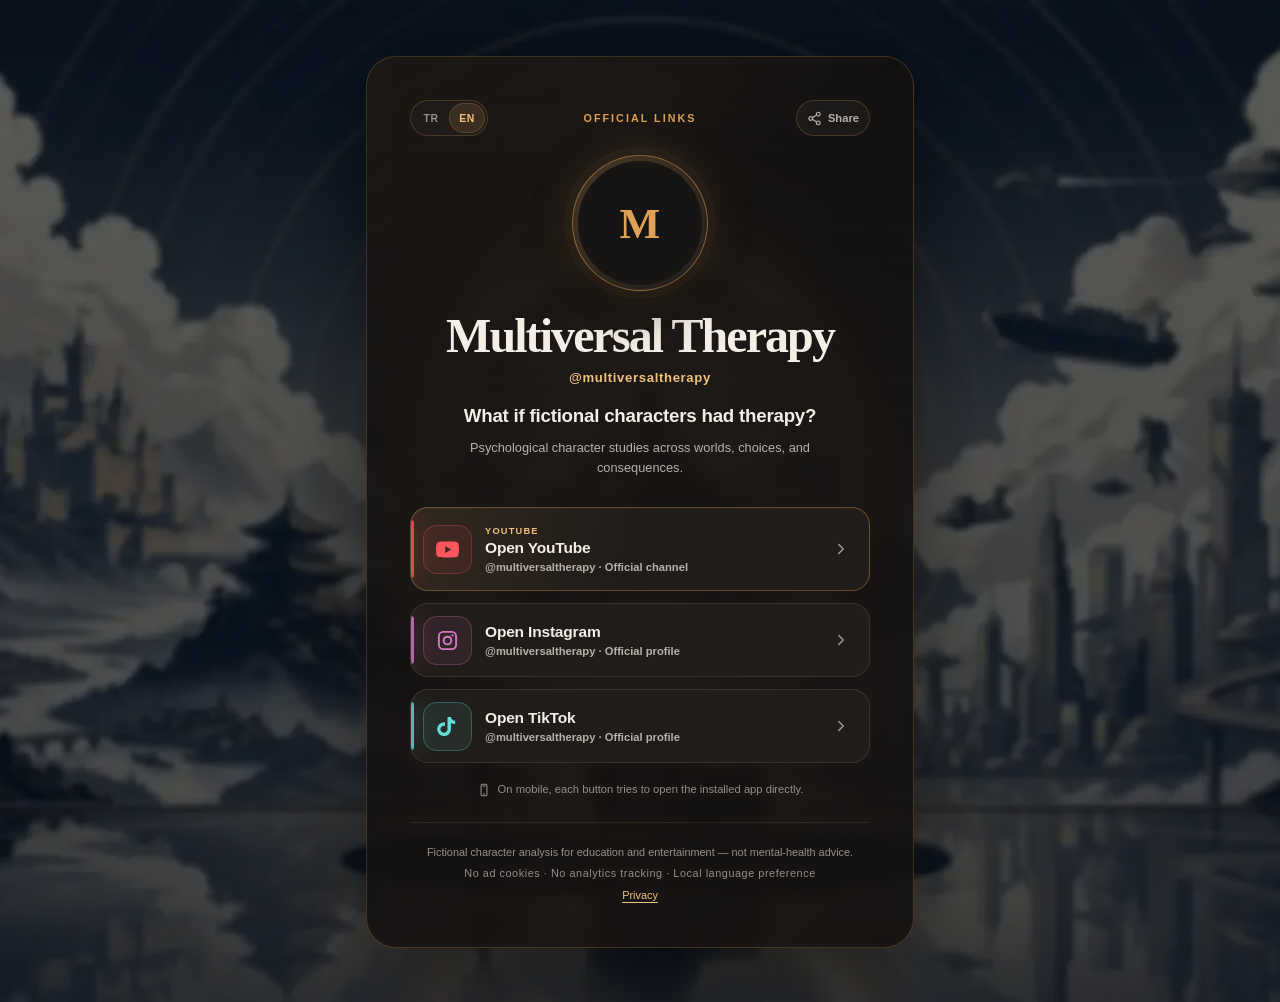
==== index.html @ 73a5161a "Remove unused backend hooks from Link Bio" ====
<!doctype html>
<html lang="en">
<head>
  <meta charset="utf-8">
  <meta name="viewport" content="width=device-width, initial-scale=1, viewport-fit=cover">
  <meta name="theme-color" content="#100f0e">
  <meta name="color-scheme" content="dark">
  <meta name="referrer" content="no-referrer">
  <meta name="description" content="Official Multiversal Therapy links. Psychological character studies across worlds, choices, and consequences.">
  <meta http-equiv="Content-Security-Policy" content="default-src 'none'; img-src 'self'; style-src 'self'; script-src 'self' 'sha256-42y9vQV/fBFrQ5jkLfIDOesYEFjEsv1xZBPas+cta/w='; script-src-attr 'none'; style-src-attr 'none'; connect-src 'none'; font-src 'none'; media-src 'none'; object-src 'none'; frame-src 'none'; worker-src 'none'; base-uri 'none'; form-action 'none'; upgrade-insecure-requests">

  <meta property="og:type" content="website">
  <meta property="og:site_name" content="Multiversal Therapy">
  <meta property="og:title" content="Multiversal Therapy | Official Links">
  <meta property="og:description" content="What if fictional characters had therapy?">
  <meta property="og:url" content="https://multiversaltherapy.github.io/">
  <meta property="og:image" content="https://multiversaltherapy.github.io/assets/og-card-v1.jpg">
  <meta property="og:image:type" content="image/jpeg">
  <meta property="og:image:width" content="1200">
  <meta property="og:image:height" content="630">
  <meta property="og:image:alt" content="Multiversal Therapy multiverse therapy artwork">

  <meta name="twitter:card" content="summary_large_image">
  <meta name="twitter:title" content="Multiversal Therapy | Official Links">
  <meta name="twitter:description" content="What if fictional characters had therapy?">
  <meta name="twitter:image" content="https://multiversaltherapy.github.io/assets/og-card-v1.jpg">

  <link rel="canonical" href="https://multiversaltherapy.github.io/">
  <link rel="icon" href="assets/favicon.svg" type="image/svg+xml">
  <link rel="apple-touch-icon" href="assets/apple-touch-icon.png">
  <link rel="preload" as="image" href="assets/profile-v3-256.jpg" imagesizes="136px">
  <link rel="stylesheet" href="assets/link-bio-v3.css">
  <title>Multiversal Therapy | Official Links</title>
  <script src="assets/link-bio-v3.js" defer></script>
</head>
<body>
  <main class="page-shell">
    <article class="profile-card reveal" aria-labelledby="profile-title">
      <div class="card-toolbar">
        <div class="language-switch" role="group" aria-label="Language / Dil">
          <button class="language-button" type="button" data-language="tr" aria-pressed="false">TR</button>
          <button class="language-button" type="button" data-language="en" aria-pressed="true">EN</button>
        </div>
        <p class="eyebrow">Official links</p>
        <button class="share-button" id="share-button" type="button" aria-label="Share Multiversal Therapy" aria-describedby="share-status">
          <svg viewBox="0 0 24 24" aria-hidden="true"><circle cx="18" cy="5" r="3"/><circle cx="6" cy="12" r="3"/><circle cx="18" cy="19" r="3"/><path d="m8.7 10.7 6.6-4.2M8.7 13.3l6.6 4.2"/></svg><span class="share-label">Share</span>
        </button>
      </div>
      <header class="identity">
        <div class="avatar-shell"><span class="avatar-fallback" aria-hidden="true">M</span><img class="avatar" src="assets/profile-v3-256.jpg" sizes="136px" width="256" height="256" alt="A therapist speaking with a fictional armored character" decoding="async" fetchpriority="high"></div>
        <h1 id="profile-title">Multiversal Therapy</h1>
        <p class="handle">@multiversaltherapy</p>
        <p class="tagline">What if fictional characters had therapy?</p>
        <p class="subline">Psychological character studies across worlds, choices, and consequences.</p>
      </header>
      <nav class="links" aria-label="Official Multiversal Therapy profiles">
        <a class="social-link youtube primary reveal" id="youtube-link" data-platform="youtube" href="https://www.youtube.com/@multiversaltherapy" rel="me external" aria-label="Watch Multiversal Therapy on YouTube" aria-describedby="mobile-note"><span class="platform-icon" aria-hidden="true"><svg viewBox="0 0 24 24"><path d="M23.5 6.2a3 3 0 0 0-2.1-2.1C19.5 3.6 12 3.6 12 3.6s-7.5 0-9.4.5A3 3 0 0 0 .5 6.2 31 31 0 0 0 0 12a31 31 0 0 0 .5 5.8 3 3 0 0 0 2.1 2.1c1.9.5 9.4.5 9.4.5s7.5 0 9.4-.5a3 3 0 0 0 2.1-2.1A31 31 0 0 0 24 12a31 31 0 0 0-.5-5.8ZM9.6 15.6V8.4l6.3 3.6-6.3 3.6Z"/></svg></span><span class="link-copy"><span class="link-kicker">YouTube</span><span class="link-title">Open YouTube</span><span class="link-detail">@multiversaltherapy · Official channel</span></span><span class="arrow" aria-hidden="true"><svg viewBox="0 0 24 24"><path d="m9 18 6-6-6-6"/></svg></span></a>
        <a class="social-link instagram reveal" data-platform="instagram" href="https://www.instagram.com/multiversaltherapy/" rel="me external" aria-label="Follow Multiversal Therapy on Instagram" aria-describedby="mobile-note"><span class="platform-icon" aria-hidden="true"><svg viewBox="0 0 24 24"><path d="M7.7 2h8.6A5.7 5.7 0 0 1 22 7.7v8.6a5.7 5.7 0 0 1-5.7 5.7H7.7A5.7 5.7 0 0 1 2 16.3V7.7A5.7 5.7 0 0 1 7.7 2Zm-.2 2A3.5 3.5 0 0 0 4 7.5v9A3.5 3.5 0 0 0 7.5 20h9a3.5 3.5 0 0 0 3.5-3.5v-9A3.5 3.5 0 0 0 16.5 4h-9Zm9.8 1.5a1.2 1.2 0 1 1 0 2.4 1.2 1.2 0 0 1 0-2.4ZM12 7a5 5 0 1 1 0 10 5 5 0 0 1 0-10Zm0 2a3 3 0 1 0 0 6 3 3 0 0 0 0-6Z"/></svg></span><span class="link-copy"><span class="link-title">Open Instagram</span><span class="link-detail">@multiversaltherapy · Official profile</span></span><span class="arrow" aria-hidden="true"><svg viewBox="0 0 24 24"><path d="m9 18 6-6-6-6"/></svg></span></a>
        <a class="social-link tiktok reveal" data-platform="tiktok" href="https://www.tiktok.com/@multiversaltherapy" rel="me external" aria-label="Watch Multiversal Therapy on TikTok" aria-describedby="mobile-note"><span class="platform-icon" aria-hidden="true"><svg viewBox="0 0 24 24"><path d="M15.6 2c.3 2.3 1.7 3.7 4.4 3.9v3.5a8.6 8.6 0 0 1-4.4-1.1v6.5a7.2 7.2 0 1 1-6.2-7.1v3.6a3.7 3.7 0 1 0 2.6 3.5V2h3.6Z"/></svg></span><span class="link-copy"><span class="link-title">Open TikTok</span><span class="link-detail">@multiversaltherapy · Official profile</span></span><span class="arrow" aria-hidden="true"><svg viewBox="0 0 24 24"><path d="m9 18 6-6-6-6"/></svg></span></a>
      </nav>
      <p class="mobile-note" id="mobile-note"><svg viewBox="0 0 24 24" aria-hidden="true"><rect x="7" y="2" width="10" height="20" rx="2"/><path d="M10 5h4M11 19h2"/></svg><span id="mobile-note-text">On mobile, each button tries to open the installed app directly.</span></p>
      <p class="in-app-note" id="in-app-note" hidden>You’re viewing this page inside an in-app browser.</p>
      <section class="app-fallback" id="app-fallback" aria-live="polite" hidden><p class="fallback-title" id="fallback-title">The app did not open.</p><p class="fallback-copy" id="fallback-copy">The in-app browser may have blocked the handoff.</p><div class="fallback-actions"><a class="fallback-link primary" id="retry-app-link" href="/">Try App Again</a><a class="fallback-link" id="open-web-link" href="/" rel="external noreferrer">Continue on Web</a></div><p class="browser-help" id="external-browser-help" hidden>Open this page in your external browser, then try again.</p></section>
      <footer class="footer"><p id="footer-disclaimer">Fictional character analysis for education and entertainment — not mental-health advice.</p><p class="privacy-note" id="privacy-note">No ad cookies · No analytics tracking · Local language preference</p><p><a id="privacy-link" href="privacy.html">Privacy</a></p></footer>
      <p class="visually-hidden" id="share-status" role="status" aria-live="polite"></p>
    </article>
  </main>
  <script type="application/ld+json">{"@context":"https://schema.org","@type":"ProfilePage","name":"Multiversal Therapy | Official Links","url":"https://multiversaltherapy.github.io/","description":"What if fictional characters had therapy?","mainEntity":{"@type":"Organization","name":"Multiversal Therapy","alternateName":["Çokluevren Terapisi","@multiversaltherapy"],"description":"Psychological character studies across worlds, choices, and consequences.","image":"https://multiversaltherapy.github.io/assets/profile-v3-256.jpg","url":"https://multiversaltherapy.github.io/","sameAs":["https://www.youtube.com/@multiversaltherapy","https://www.instagram.com/multiversaltherapy/","https://www.tiktok.com/@multiversaltherapy"]}}</script>
</body>
</html>
---- assets/link-bio-v3.css ----
:root{color-scheme:dark;font-family:Inter,ui-sans-serif,-apple-system,BlinkMacSystemFont,"Segoe UI",sans-serif;--ink:#100f0e;--surface:rgba(27,24,22,.93);--surface-raised:rgba(34,30,27,.96);--gold:#dfa057;--gold-light:#f0c17f;--cream:#f4eee6;--muted:#b8b2aa;--quiet:#969089;--line:rgba(223,160,87,.22);--line-strong:rgba(223,160,87,.5);--shadow:0 30px 90px rgba(0,0,0,.52)}*{box-sizing:border-box}html{min-width:320px;background:var(--ink);scroll-behavior:smooth}body{margin:0;min-height:100vh;min-height:100svh;overflow-x:hidden;background:linear-gradient(rgba(8,17,29,.30),rgba(8,17,29,.48)),url("background-v2.webp") center center/cover no-repeat,var(--ink);color:var(--cream);-webkit-font-smoothing:antialiased;text-rendering:optimizeLegibility}body:before,body:after{position:fixed;z-index:-1;border-radius:50%;content:"";pointer-events:none;opacity:.28}body:before{top:-22rem;left:50%;width:46rem;height:46rem;border:1px solid rgba(223,160,87,.12);box-shadow:0 0 0 4.2rem rgba(223,160,87,.025),0 0 0 9.3rem rgba(223,160,87,.014),0 0 120px rgba(223,160,87,.08);transform:translateX(-50%)}body:after{right:-9rem;bottom:-12rem;width:27rem;height:27rem;border:1px solid rgba(94,118,116,.12);box-shadow:0 0 80px rgba(94,118,116,.05)}button,a{font:inherit;touch-action:manipulation}.page-shell{display:grid;min-height:100vh;min-height:100svh;place-items:center;padding:max(30px,env(safe-area-inset-top)) max(16px,env(safe-area-inset-right)) max(28px,env(safe-area-inset-bottom)) max(16px,env(safe-area-inset-left))}.profile-card{position:relative;width:min(100%,548px);padding:clamp(26px,6vw,43px);overflow:hidden;border:1px solid var(--line);border-radius:30px;background:linear-gradient(145deg,rgba(223,160,87,.045),transparent 30%),rgba(20,18,17,.90);box-shadow:var(--shadow);isolation:isolate;-webkit-backdrop-filter:blur(6px);backdrop-filter:blur(6px)}.profile-card:before{position:absolute;z-index:-1;inset:0;border-radius:inherit;background:repeating-linear-gradient(0deg,transparent 0 37px,rgba(244,238,230,.015) 38px),linear-gradient(90deg,transparent,rgba(223,160,87,.018) 50%,transparent);content:"";pointer-events:none}.card-toolbar{display:grid;grid-template-columns:1fr auto 1fr;align-items:center;min-height:36px;margin-bottom:19px}.language-switch{grid-column:1;justify-self:start;display:inline-flex;padding:2px;border:1px solid var(--line);border-radius:999px;background:rgba(244,238,230,.025)}.language-button{min-width:36px;min-height:30px;padding:5px 8px;border:0;border-radius:999px;background:transparent;color:var(--quiet);cursor:pointer;font-size:.65rem;font-weight:850;letter-spacing:.06em;-webkit-tap-highlight-color:transparent}.language-button[aria-pressed="true"]{background:rgba(223,160,87,.14);color:var(--gold-light);box-shadow:inset 0 0 0 1px rgba(223,160,87,.22)}.language-button:focus-visible,.share-button:focus-visible{outline:3px solid var(--gold-light);outline-offset:3px}.eyebrow{grid-column:2;margin:0;color:var(--gold);font-size:.67rem;font-weight:800;letter-spacing:.19em;text-align:center;text-transform:uppercase}.share-button{grid-column:3;justify-self:end;display:inline-flex;align-items:center;gap:6px;min-width:44px;min-height:36px;padding:7px 10px;border:1px solid var(--line);border-radius:999px;background:rgba(244,238,230,.035);color:var(--muted);cursor:pointer;transition:border-color .18s ease,color .18s ease,background .18s ease;-webkit-tap-highlight-color:transparent}.share-button:hover{border-color:var(--line-strong);background:rgba(223,160,87,.075);color:var(--cream)}.share-button svg{width:15px;height:15px;fill:none;stroke:currentColor;stroke-linecap:round;stroke-linejoin:round;stroke-width:1.9}.share-label{font-size:.7rem;font-weight:750}.identity{text-align:center}.avatar-shell{position:relative;width:136px;height:136px;margin:0 auto 21px;padding:5px;border:1px solid var(--line-strong);border-radius:50%;background:linear-gradient(145deg,rgba(223,160,87,.24),rgba(62,64,83,.13));box-shadow:0 0 0 8px rgba(223,160,87,.035),0 0 48px rgba(223,160,87,.15),0 20px 45px rgba(0,0,0,.46)}.avatar-fallback,.avatar{position:absolute;inset:5px;width:calc(100% - 10px);height:calc(100% - 10px);border-radius:50%}.avatar-fallback{display:grid;place-items:center;background:#171513;color:var(--gold);font-family:ui-serif,"Iowan Old Style","Palatino Linotype",Georgia,serif;font-size:2.7rem;font-weight:700}.avatar{display:block;object-fit:cover;object-position:center}h1{margin:0;font-family:ui-serif,"Iowan Old Style","Palatino Linotype",Georgia,serif;font-size:clamp(2.1rem,8vw,3rem);font-weight:650;letter-spacing:-.04em;line-height:.98}.handle{margin:11px 0 0;color:var(--gold-light);font-size:.82rem;font-weight:760;letter-spacing:.05em}.tagline{max-width:390px;margin:17px auto 0;color:var(--cream);font-size:clamp(1.02rem,3.8vw,1.17rem);font-weight:620;letter-spacing:-.012em;line-height:1.48}.subline{max-width:410px;margin:8px auto 0;color:var(--muted);font-size:.8rem;line-height:1.55}.links{display:grid;gap:12px;margin-top:30px}.social-link{--platform:var(--gold);position:relative;display:grid;grid-template-columns:49px minmax(0,1fr) 25px;gap:13px;align-items:center;min-height:74px;padding:11px 16px 11px 12px;overflow:hidden;border:1px solid rgba(244,238,230,.1);border-radius:18px;background:var(--surface-raised);color:var(--cream);text-decoration:none;transition:border-color .18s ease,box-shadow .18s ease,transform .18s ease;-webkit-tap-highlight-color:transparent}.social-link:before{position:absolute;top:12px;bottom:12px;left:0;width:3px;border-radius:0 3px 3px 0;background:var(--platform);box-shadow:0 0 22px var(--platform);content:"";opacity:.82}.social-link:hover{border-color:color-mix(in srgb,var(--platform) 44%,transparent);box-shadow:0 13px 34px rgba(0,0,0,.27);transform:translateY(-2px)}.social-link:active{transform:translateY(0) scale(.99)}.social-link:focus-visible{outline:3px solid color-mix(in srgb,var(--platform) 68%,white);outline-offset:3px}.social-link.primary{min-height:84px;border-color:rgba(223,160,87,.34);background:linear-gradient(100deg,rgba(223,160,87,.095),transparent 46%),var(--surface-raised);box-shadow:inset 0 1px 0 rgba(244,238,230,.04)}.youtube{--platform:#ff555c}.instagram{--platform:#d679c5}.tiktok{--platform:#62ddd8}.platform-icon{display:grid;width:49px;height:49px;place-items:center;border:1px solid color-mix(in srgb,var(--platform) 27%,transparent);border-radius:14px;background:color-mix(in srgb,var(--platform) 9%,transparent);color:var(--platform)}.platform-icon svg{width:23px;height:23px;fill:currentColor}.link-copy{min-width:0}.link-kicker,.link-title,.link-detail{display:block;overflow:hidden;text-overflow:ellipsis;white-space:nowrap}.link-kicker{margin-bottom:3px;color:var(--gold-light);font-size:.58rem;font-weight:850;letter-spacing:.13em;text-transform:uppercase}.link-title{font-size:.97rem;font-weight:820;letter-spacing:-.012em}.link-detail{margin-top:4px;color:var(--muted);font-size:.7rem;font-weight:560}.arrow{display:grid;width:25px;height:25px;place-items:center;color:rgba(244,238,230,.62);transition:color .18s ease,transform .18s ease}.arrow svg{width:18px;height:18px;fill:none;stroke:currentColor;stroke-linecap:round;stroke-linejoin:round;stroke-width:1.8}.social-link:hover .arrow{color:var(--cream);transform:translateX(2px)}.mobile-note{display:flex;align-items:center;justify-content:center;gap:7px;margin:18px 0 0;color:var(--quiet);font-size:.7rem;line-height:1.45;text-align:center}.mobile-note svg{width:14px;height:14px;flex:0 0 auto;fill:none;stroke:currentColor;stroke-linecap:round;stroke-linejoin:round;stroke-width:1.8}.in-app-note{margin:12px 0 0;padding:10px 12px;border:1px solid rgba(223,160,87,.2);border-radius:12px;background:rgba(223,160,87,.055);color:var(--muted);font-size:.7rem;line-height:1.5;text-align:center}.in-app-note[hidden],.app-fallback[hidden]{display:none}.app-fallback{margin-top:16px;padding:16px;border:1px solid rgba(223,160,87,.32);border-radius:16px;background:rgba(16,15,14,.72);box-shadow:inset 0 1px 0 rgba(244,238,230,.035);text-align:left}.fallback-title{margin:0;color:var(--cream);font-size:.86rem;font-weight:820}.fallback-copy,.browser-help{margin:7px 0 0;color:var(--muted);font-size:.7rem;line-height:1.55}.fallback-actions{display:grid;grid-template-columns:repeat(2,minmax(0,1fr));gap:9px;margin-top:13px}.fallback-link{display:inline-flex;min-height:44px;align-items:center;justify-content:center;padding:10px 12px;border:1px solid var(--line);border-radius:12px;background:rgba(244,238,230,.035);color:var(--cream);font-size:.72rem;font-weight:800;text-align:center;text-decoration:none}.fallback-link.primary{border-color:var(--line-strong);background:rgba(223,160,87,.11)}.fallback-link:hover{border-color:var(--gold-light);background:rgba(223,160,87,.14)}.fallback-link:focus-visible{outline:3px solid var(--gold-light);outline-offset:3px}.browser-help{color:var(--gold-light)}.footer{padding-top:21px;margin-top:24px;border-top:1px solid rgba(223,160,87,.12);color:var(--quiet);font-size:.68rem;line-height:1.55;text-align:center}.footer p{margin:0}.footer p+p{margin-top:5px}.privacy-note{letter-spacing:.05em}.footer a{color:var(--gold-light);text-underline-offset:3px}.visually-hidden{position:absolute!important;width:1px!important;height:1px!important;padding:0!important;overflow:hidden!important;clip:rect(0,0,0,0)!important;white-space:nowrap!important;border:0!important}.copy-helper{position:fixed;inset:0;width:1px;height:1px;opacity:0;pointer-events:none}.reveal{animation:rise-in .62s cubic-bezier(.2,.75,.25,1) both}.links .social-link:nth-child(1){animation-delay:.09s}.links .social-link:nth-child(2){animation-delay:.15s}.links .social-link:nth-child(3){animation-delay:.21s}@keyframes rise-in{from{opacity:0;transform:translateY(13px)}to{opacity:1;transform:translateY(0)}}@media(max-width:480px){body:before{top:-18rem;width:38rem;height:38rem;box-shadow:0 0 0 4rem rgba(223,160,87,.022),0 0 54px rgba(223,160,87,.06)}body:after{display:none}.page-shell{padding-right:11px;padding-left:11px}.profile-card{padding:24px 17px 22px;border-radius:25px;box-shadow:0 22px 55px rgba(0,0,0,.42);-webkit-backdrop-filter:blur(4px);backdrop-filter:blur(4px)}.card-toolbar{margin-bottom:17px}.language-button{min-width:32px;min-height:29px;padding:4px 6px;font-size:.61rem}.share-label{display:none}.share-button{width:38px;min-width:38px;padding:6px;justify-content:center}.avatar-shell{width:124px;height:124px}.social-link{grid-template-columns:45px minmax(0,1fr) 21px;gap:11px;min-height:70px;padding-right:13px;border-radius:16px}.social-link.primary{min-height:80px}.platform-icon{width:45px;height:45px;border-radius:13px}.link-title{font-size:.91rem}.fallback-actions{grid-template-columns:1fr}}@media(min-width:760px){.profile-card{margin:26px 0}}@media(pointer:coarse){body{background-attachment:scroll}.social-link:hover{transform:none}}@media(prefers-reduced-motion:reduce){html{scroll-behavior:auto}*,*:before,*:after{animation-duration:.01ms!important;animation-iteration-count:1!important;scroll-behavior:auto!important;transition-duration:.01ms!important}}@media(prefers-contrast:more){:root{--muted:#d7d2cb;--quiet:#c4beb6;--line:rgba(240,193,127,.55)}.social-link{border-color:rgba(244,238,230,.42)}}@supports not (color:color-mix(in srgb,white,black)){.social-link:hover,.social-link:focus-visible{border-color:var(--gold)}.platform-icon{border-color:rgba(244,238,230,.18);background:rgba(244,238,230,.05)}}
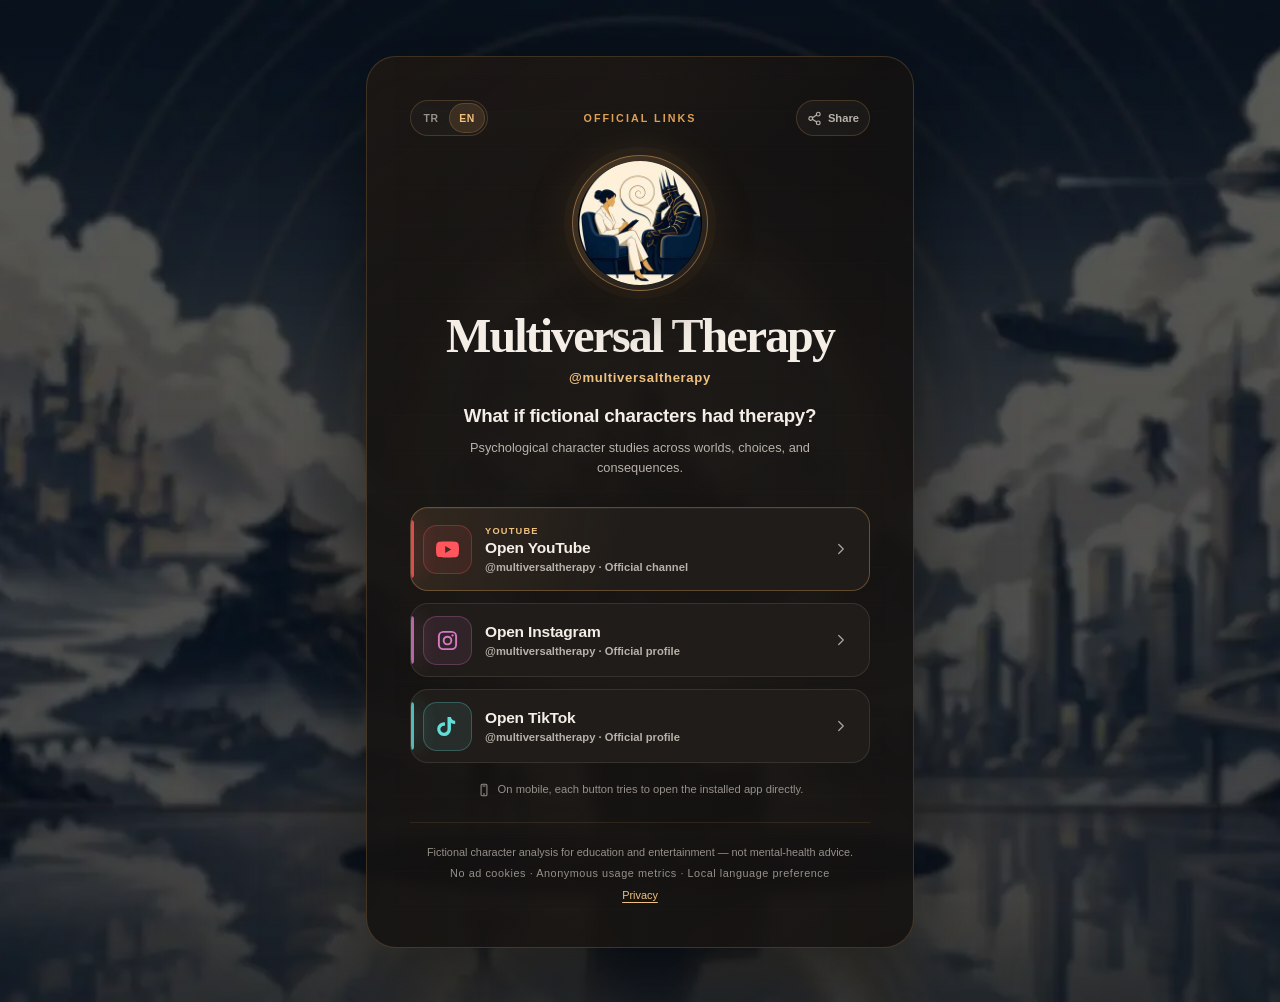
==== commit 5345d29f: "Enable aggregate analytics runtime" ====
--- a/index.html
+++ b/index.html
@@ -7,7 +7,7 @@
   <meta name="color-scheme" content="dark">
   <meta name="referrer" content="no-referrer">
   <meta name="description" content="Official Multiversal Therapy links. Psychological character studies across worlds, choices, and consequences.">
-  <meta http-equiv="Content-Security-Policy" content="default-src 'none'; img-src 'self'; style-src 'self'; script-src 'self' 'sha256-42y9vQV/fBFrQ5jkLfIDOesYEFjEsv1xZBPas+cta/w='; script-src-attr 'none'; style-src-attr 'none'; connect-src 'none'; font-src 'none'; media-src 'none'; object-src 'none'; frame-src 'none'; worker-src 'none'; base-uri 'none'; form-action 'none'; upgrade-insecure-requests">
+  <meta http-equiv="Content-Security-Policy" content="default-src 'none'; img-src 'self'; style-src 'self'; script-src 'self' 'sha256-42y9vQV/fBFrQ5jkLfIDOesYEFjEsv1xZBPas+cta/w='; script-src-attr 'none'; style-src-attr 'none'; connect-src https://counterapi.com; font-src 'none'; media-src 'none'; object-src 'none'; frame-src 'none'; worker-src 'none'; base-uri 'none'; form-action 'none'; upgrade-insecure-requests">
 
   <meta property="og:type" content="website">
   <meta property="og:site_name" content="Multiversal Therapy">
@@ -32,6 +32,7 @@
   <link rel="stylesheet" href="assets/link-bio-v3.css">
   <title>Multiversal Therapy | Official Links</title>
   <script src="assets/link-bio-v3.js" defer></script>
+  <script src="assets/analytics-v1.js" defer></script>
 </head>
 <body>
   <main class="page-shell">
@@ -61,7 +62,7 @@
       <p class="mobile-note" id="mobile-note"><svg viewBox="0 0 24 24" aria-hidden="true"><rect x="7" y="2" width="10" height="20" rx="2"/><path d="M10 5h4M11 19h2"/></svg><span id="mobile-note-text">On mobile, each button tries to open the installed app directly.</span></p>
       <p class="in-app-note" id="in-app-note" hidden>You’re viewing this page inside an in-app browser.</p>
       <section class="app-fallback" id="app-fallback" aria-live="polite" hidden><p class="fallback-title" id="fallback-title">The app did not open.</p><p class="fallback-copy" id="fallback-copy">The in-app browser may have blocked the handoff.</p><div class="fallback-actions"><a class="fallback-link primary" id="retry-app-link" href="/">Try App Again</a><a class="fallback-link" id="open-web-link" href="/" rel="external noreferrer">Continue on Web</a></div><p class="browser-help" id="external-browser-help" hidden>Open this page in your external browser, then try again.</p></section>
-      <footer class="footer"><p id="footer-disclaimer">Fictional character analysis for education and entertainment — not mental-health advice.</p><p class="privacy-note" id="privacy-note">No ad cookies · No analytics tracking · Local language preference</p><p><a id="privacy-link" href="privacy.html">Privacy</a></p></footer>
+      <footer class="footer"><p id="footer-disclaimer">Fictional character analysis for education and entertainment — not mental-health advice.</p><p class="privacy-note" id="privacy-note">No ad cookies · Anonymous usage metrics · Local language preference</p><p><a id="privacy-link" href="privacy.html">Privacy</a></p></footer>
       <p class="visually-hidden" id="share-status" role="status" aria-live="polite"></p>
     </article>
   </main>
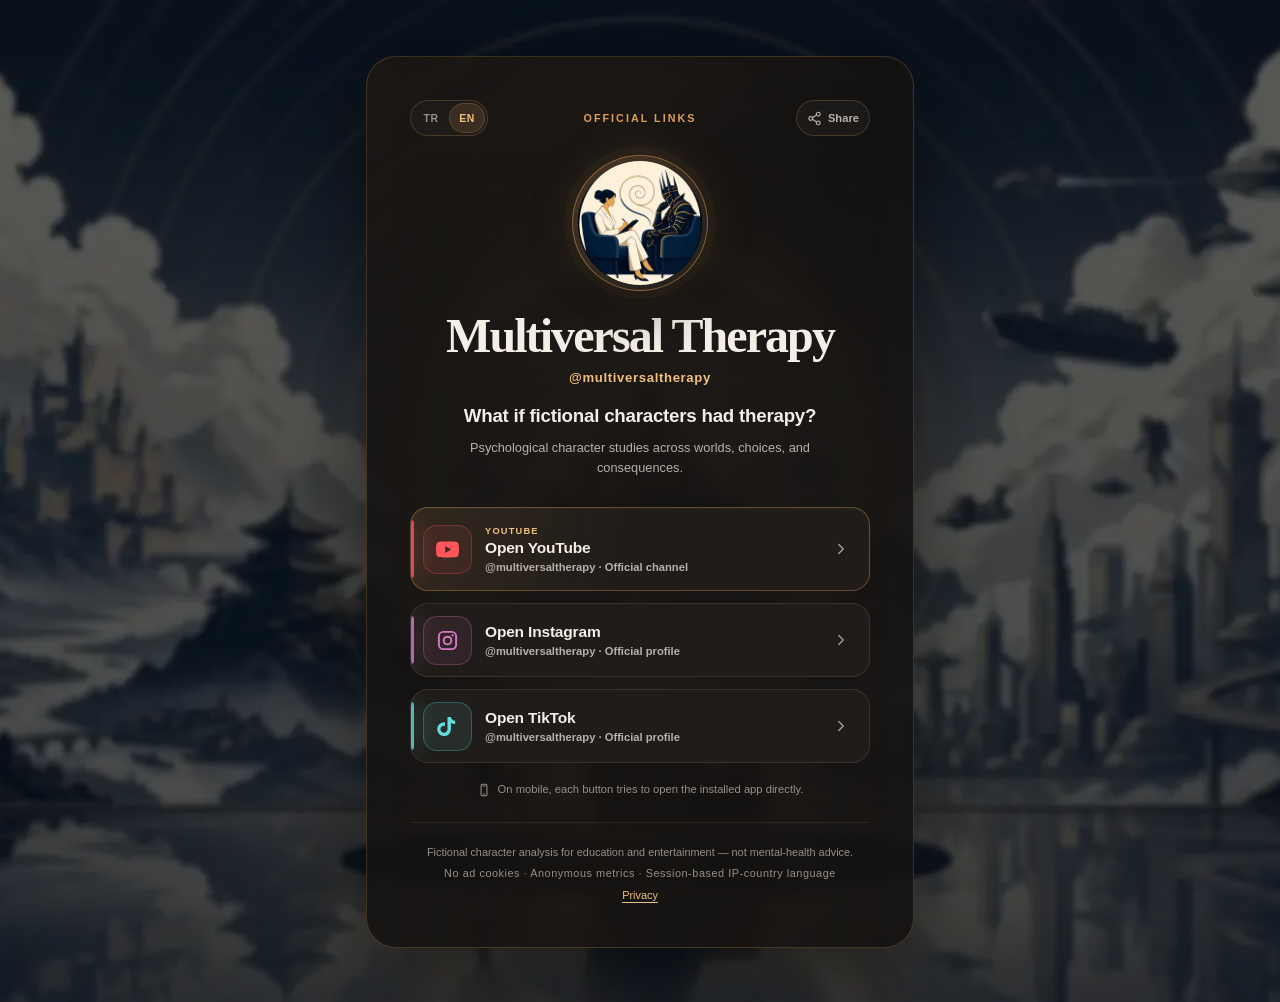
==== commit e93a0252: "Add share artwork, IP language routing, and analytics fixes" ====
--- a/index.html
+++ b/index.html
@@ -5,9 +5,10 @@
   <meta name="viewport" content="width=device-width, initial-scale=1, viewport-fit=cover">
   <meta name="theme-color" content="#100f0e">
   <meta name="color-scheme" content="dark">
+  <meta name="application-name" content="Multiversal Therapy">
   <meta name="referrer" content="no-referrer">
   <meta name="description" content="Official Multiversal Therapy links. Psychological character studies across worlds, choices, and consequences.">
-  <meta http-equiv="Content-Security-Policy" content="default-src 'none'; img-src 'self'; style-src 'self'; script-src 'self' 'sha256-42y9vQV/fBFrQ5jkLfIDOesYEFjEsv1xZBPas+cta/w='; script-src-attr 'none'; style-src-attr 'none'; connect-src https://counterapi.com; font-src 'none'; media-src 'none'; object-src 'none'; frame-src 'none'; worker-src 'none'; base-uri 'none'; form-action 'none'; upgrade-insecure-requests">
+  <meta http-equiv="Content-Security-Policy" content="default-src 'none'; img-src 'self'; style-src 'self'; script-src 'self' 'sha256-6HENbrslzZQmGPpcIbn14NTvtYMsAxly2jqx/GRYbjo='; script-src-attr 'none'; style-src-attr 'none'; connect-src https://counterapi.com https://api.ipapi.is; manifest-src 'self'; font-src 'none'; media-src 'none'; object-src 'none'; frame-src 'none'; worker-src 'none'; base-uri 'none'; form-action 'none'; upgrade-insecure-requests">
 
   <meta property="og:type" content="website">
   <meta property="og:site_name" content="Multiversal Therapy">
@@ -26,13 +27,16 @@
   <meta name="twitter:image" content="https://multiversaltherapy.github.io/assets/og-card-v1.jpg">
 
   <link rel="canonical" href="https://multiversaltherapy.github.io/">
-  <link rel="icon" href="assets/favicon.svg" type="image/svg+xml">
-  <link rel="apple-touch-icon" href="assets/apple-touch-icon.png">
-  <link rel="preload" as="image" href="assets/profile-v3-256.jpg" imagesizes="136px">
+  <link rel="icon" href="assets/favicon-32-v4.png" type="image/png" sizes="32x32">
+  <link rel="icon" href="assets/icon-192-v4.png" type="image/png" sizes="192x192">
+  <link rel="shortcut icon" href="favicon.ico" sizes="any">
+  <link rel="apple-touch-icon" href="assets/apple-touch-icon-v4.png" sizes="180x180">
+  <link rel="manifest" href="site.webmanifest?v=4">
+  <link rel="preload" as="image" href="assets/profile-v3-256.jpg?v=4" imagesizes="136px">
   <link rel="stylesheet" href="assets/link-bio-v3.css">
   <title>Multiversal Therapy | Official Links</title>
-  <script src="assets/link-bio-v3.js" defer></script>
-  <script src="assets/analytics-v1.js" defer></script>
+  <script src="assets/link-bio-v3.js?v=4" defer></script>
+  <script src="assets/analytics-v1.js?v=2" defer></script>
 </head>
 <body>
   <main class="page-shell">
@@ -48,7 +52,7 @@
         </button>
       </div>
       <header class="identity">
-        <div class="avatar-shell"><span class="avatar-fallback" aria-hidden="true">M</span><img class="avatar" src="assets/profile-v3-256.jpg" sizes="136px" width="256" height="256" alt="A therapist speaking with a fictional armored character" decoding="async" fetchpriority="high"></div>
+        <div class="avatar-shell"><span class="avatar-fallback" aria-hidden="true">M</span><img class="avatar" src="assets/profile-v3-256.jpg?v=4" sizes="136px" width="256" height="256" alt="A therapist speaking with a fictional armored character" decoding="async" fetchpriority="high"></div>
         <h1 id="profile-title">Multiversal Therapy</h1>
         <p class="handle">@multiversaltherapy</p>
         <p class="tagline">What if fictional characters had therapy?</p>
@@ -62,10 +66,10 @@
       <p class="mobile-note" id="mobile-note"><svg viewBox="0 0 24 24" aria-hidden="true"><rect x="7" y="2" width="10" height="20" rx="2"/><path d="M10 5h4M11 19h2"/></svg><span id="mobile-note-text">On mobile, each button tries to open the installed app directly.</span></p>
       <p class="in-app-note" id="in-app-note" hidden>You’re viewing this page inside an in-app browser.</p>
       <section class="app-fallback" id="app-fallback" aria-live="polite" hidden><p class="fallback-title" id="fallback-title">The app did not open.</p><p class="fallback-copy" id="fallback-copy">The in-app browser may have blocked the handoff.</p><div class="fallback-actions"><a class="fallback-link primary" id="retry-app-link" href="/">Try App Again</a><a class="fallback-link" id="open-web-link" href="/" rel="external noreferrer">Continue on Web</a></div><p class="browser-help" id="external-browser-help" hidden>Open this page in your external browser, then try again.</p></section>
-      <footer class="footer"><p id="footer-disclaimer">Fictional character analysis for education and entertainment — not mental-health advice.</p><p class="privacy-note" id="privacy-note">No ad cookies · Anonymous usage metrics · Local language preference</p><p><a id="privacy-link" href="privacy.html">Privacy</a></p></footer>
+      <footer class="footer"><p id="footer-disclaimer">Fictional character analysis for education and entertainment — not mental-health advice.</p><p class="privacy-note" id="privacy-note">No ad cookies · Anonymous metrics · Session-based IP-country language</p><p><a id="privacy-link" href="privacy.html">Privacy</a></p></footer>
       <p class="visually-hidden" id="share-status" role="status" aria-live="polite"></p>
     </article>
   </main>
-  <script type="application/ld+json">{"@context":"https://schema.org","@type":"ProfilePage","name":"Multiversal Therapy | Official Links","url":"https://multiversaltherapy.github.io/","description":"What if fictional characters had therapy?","mainEntity":{"@type":"Organization","name":"Multiversal Therapy","alternateName":["Çokluevren Terapisi","@multiversaltherapy"],"description":"Psychological character studies across worlds, choices, and consequences.","image":"https://multiversaltherapy.github.io/assets/profile-v3-256.jpg","url":"https://multiversaltherapy.github.io/","sameAs":["https://www.youtube.com/@multiversaltherapy","https://www.instagram.com/multiversaltherapy/","https://www.tiktok.com/@multiversaltherapy"]}}</script>
+  <script type="application/ld+json">{"@context":"https://schema.org","@type":"ProfilePage","name":"Multiversal Therapy | Official Links","url":"https://multiversaltherapy.github.io/","description":"What if fictional characters had therapy?","mainEntity":{"@type":"Organization","name":"Multiversal Therapy","alternateName":["Çokluevren Terapisi","@multiversaltherapy"],"description":"Psychological character studies across worlds, choices, and consequences.","image":"https://multiversaltherapy.github.io/assets/profile-v3-256.jpg?v=4","url":"https://multiversaltherapy.github.io/","sameAs":["https://www.youtube.com/@multiversaltherapy","https://www.instagram.com/multiversaltherapy/","https://www.tiktok.com/@multiversaltherapy"]}}</script>
 </body>
-</html>+</html>
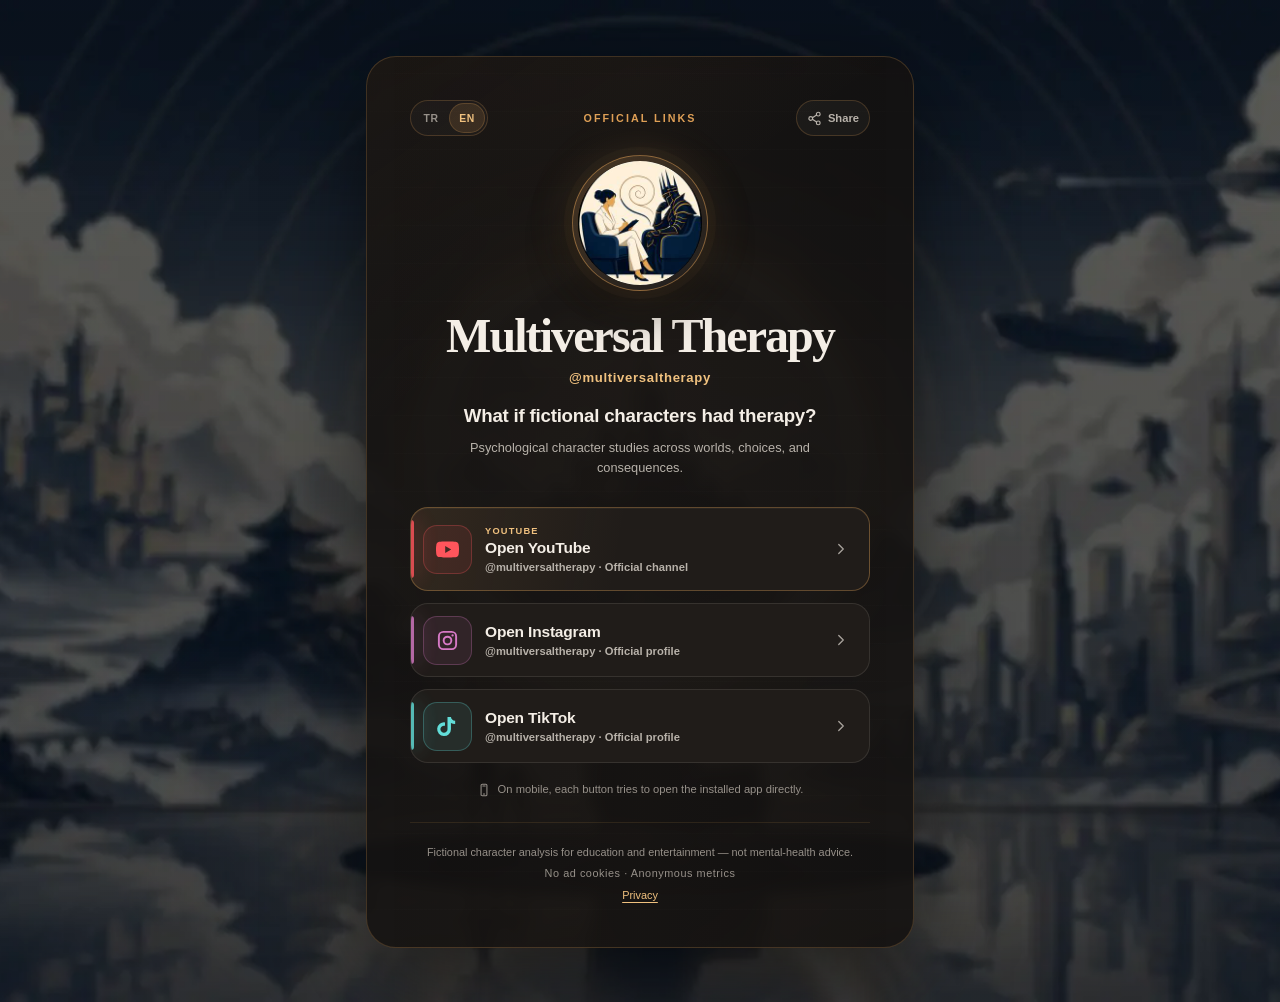
==== commit b2930770: "Remove IP geolocation and simplify privacy" ====
--- a/index.html
+++ b/index.html
@@ -8,7 +8,7 @@
   <meta name="application-name" content="Multiversal Therapy">
   <meta name="referrer" content="no-referrer">
   <meta name="description" content="Official Multiversal Therapy links. Psychological character studies across worlds, choices, and consequences.">
-  <meta http-equiv="Content-Security-Policy" content="default-src 'none'; img-src 'self'; style-src 'self'; script-src 'self' 'sha256-6HENbrslzZQmGPpcIbn14NTvtYMsAxly2jqx/GRYbjo='; script-src-attr 'none'; style-src-attr 'none'; connect-src https://counterapi.com https://api.ipapi.is; manifest-src 'self'; font-src 'none'; media-src 'none'; object-src 'none'; frame-src 'none'; worker-src 'none'; base-uri 'none'; form-action 'none'; upgrade-insecure-requests">
+  <meta http-equiv="Content-Security-Policy" content="default-src 'none'; img-src 'self'; style-src 'self'; script-src 'self' 'sha256-6HENbrslzZQmGPpcIbn14NTvtYMsAxly2jqx/GRYbjo='; script-src-attr 'none'; style-src-attr 'none'; connect-src https://counterapi.com; manifest-src 'self'; font-src 'none'; media-src 'none'; object-src 'none'; frame-src 'none'; worker-src 'none'; base-uri 'none'; form-action 'none'; upgrade-insecure-requests">
 
   <meta property="og:type" content="website">
   <meta property="og:site_name" content="Multiversal Therapy">
@@ -66,7 +66,7 @@
       <p class="mobile-note" id="mobile-note"><svg viewBox="0 0 24 24" aria-hidden="true"><rect x="7" y="2" width="10" height="20" rx="2"/><path d="M10 5h4M11 19h2"/></svg><span id="mobile-note-text">On mobile, each button tries to open the installed app directly.</span></p>
       <p class="in-app-note" id="in-app-note" hidden>You’re viewing this page inside an in-app browser.</p>
       <section class="app-fallback" id="app-fallback" aria-live="polite" hidden><p class="fallback-title" id="fallback-title">The app did not open.</p><p class="fallback-copy" id="fallback-copy">The in-app browser may have blocked the handoff.</p><div class="fallback-actions"><a class="fallback-link primary" id="retry-app-link" href="/">Try App Again</a><a class="fallback-link" id="open-web-link" href="/" rel="external noreferrer">Continue on Web</a></div><p class="browser-help" id="external-browser-help" hidden>Open this page in your external browser, then try again.</p></section>
-      <footer class="footer"><p id="footer-disclaimer">Fictional character analysis for education and entertainment — not mental-health advice.</p><p class="privacy-note" id="privacy-note">No ad cookies · Anonymous metrics · Session-based IP-country language</p><p><a id="privacy-link" href="privacy.html">Privacy</a></p></footer>
+      <footer class="footer"><p id="footer-disclaimer">Fictional character analysis for education and entertainment — not mental-health advice.</p><p class="privacy-note" id="privacy-note">No ad cookies · Anonymous metrics</p><p><a id="privacy-link" href="privacy.html">Privacy</a></p></footer>
       <p class="visually-hidden" id="share-status" role="status" aria-live="polite"></p>
     </article>
   </main>
